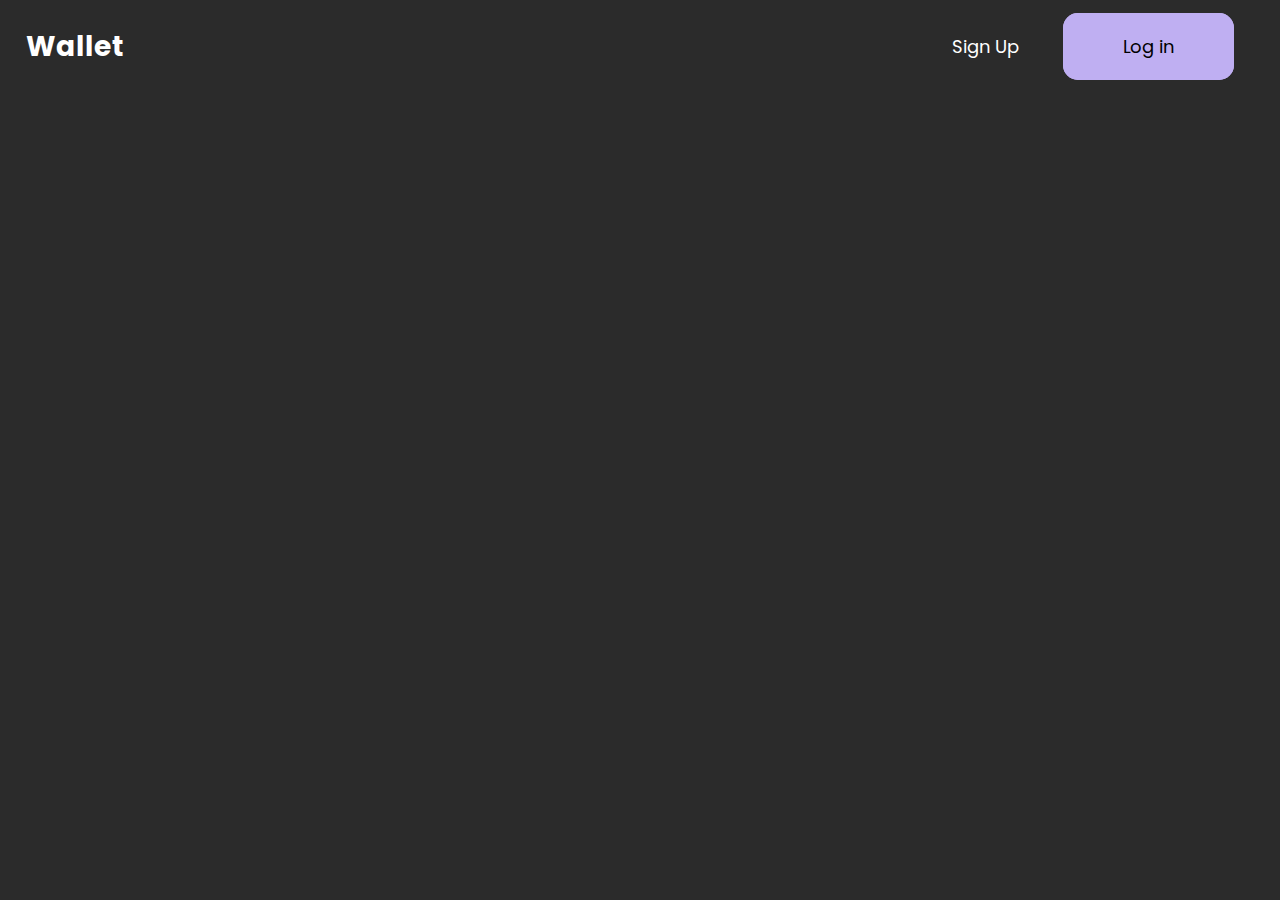
==== landingpage/index.html @ 644ed6d0 "header kısmı bitti" ====
<!DOCTYPE html>
<html lang="en">
<head>
    <meta charset="UTF-8">
    <meta name="viewport" content="width=device-width, initial-scale=1.0">
    <title>Document</title>
    <link rel="stylesheet" href="style.css">
</head>
<body>
    <header>
        <div class="logo">
            <h3>Wallet</h3>
        </div> 
            <nav>
                <a href="">Sign Up</a>
                <a href="">Log in</a>
                
            </nav>
              
        
            
        
    </header>
    

</body>
</html>
---- landingpage/style.css ----
@import url("https://fonts.googleapis.com/css2?family=Poppins:ital,wght@0,100;0,200;0,300;0,400;0,500;0,600;0,700;0,800;0,900;1,100;1,200;1,300;1,400;1,500;1,600;1,700;1,800;1,900&display=swap");
* {
  margin: 0;
  padding: 0;
  box-sizing: border-box;
}

html {
  background-color: #2B2B2B;
}

header {
  display: flex;
  flex-direction: row;
  justify-content: space-between;
  align-items: center;
  margin: 2%;
  color: white;
  font-family: Poppins;
}
header .logo {
  font-size: 24px;
}
header nav a {
  margin: 20px;
  text-decoration: none;
  font-size: 18px;
  color: white;
}
header nav a:nth-child(2) {
  border: 1px solid #BFAFF2;
  border-radius: 15px;
  background-color: #BFAFF2;
  text-align: center;
  color: black;
  border-width: 20px;
  margin-top: 50px;
  width: 175px;
  padding: 1px 40px;
}/*# sourceMappingURL=style.css.map */
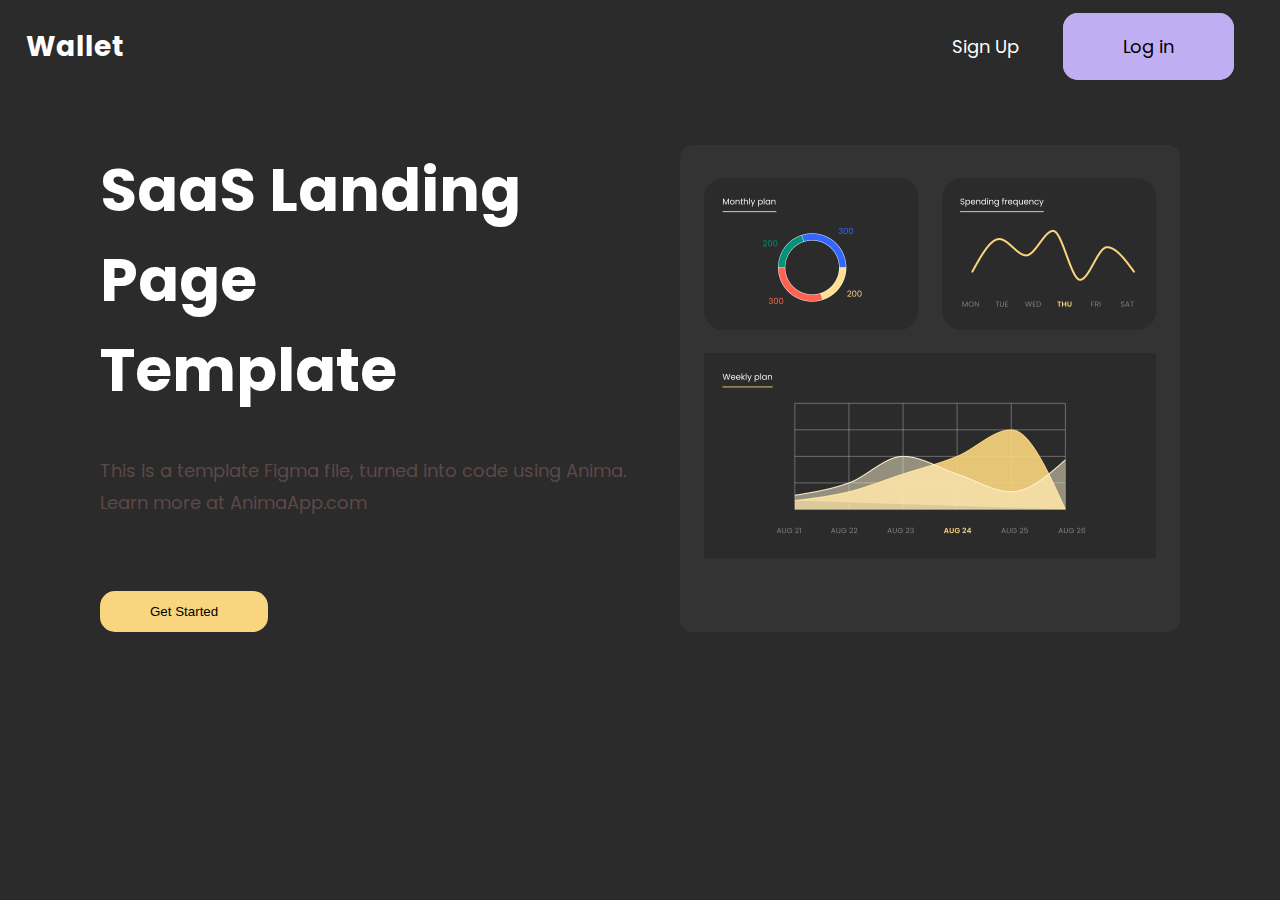
==== commit 005c05ee: "üst taraftaki body kısmı bitti" ====
--- a/landingpage/index.html
+++ b/landingpage/index.html
@@ -22,6 +22,15 @@
         
     </header>
     
-
+    <div class="body">
+        <div class="left">
+            <h1>SaaS Landing <br> Page Template</h1>
+            <p>This is a template Figma file, turned into code using Anima. <br> Learn more at AnimaApp.com</p>
+            <button>Get Started</button>
+        </div>
+        <div class="right">
+            <img src="img/Screenshot.png" alt="">
+        </div>
+    </div>
 </body>
 </html>--- a/landingpage/style.css
+++ b/landingpage/style.css
@@ -37,4 +37,35 @@
   margin-top: 50px;
   width: 175px;
   padding: 1px 40px;
+}
+
+.body {
+  margin: 77px 100px 77px 100px;
+  display: flex;
+  justify-content: space-around;
+  font-family: Poppins;
+}
+.body .left h1 {
+  margin-right: 155px;
+  font-size: 60px;
+  line-height: 90px;
+  color: #FFFFFF;
+}
+.body .left p {
+  margin-top: 40px;
+  font-size: 18px;
+  line-height: 32px;
+  color: rgba(116, 86, 86, 0.7058823529);
+}
+.body .left button {
+  margin-top: 72px;
+  padding: 13px 50px;
+  border-radius: 15px;
+  border: none;
+  background-color: #F8D57E;
+}
+.body .right {
+  border: 1px none #892525;
+  border-radius: 13px;
+  background-color: #333333;
 }/*# sourceMappingURL=style.css.map */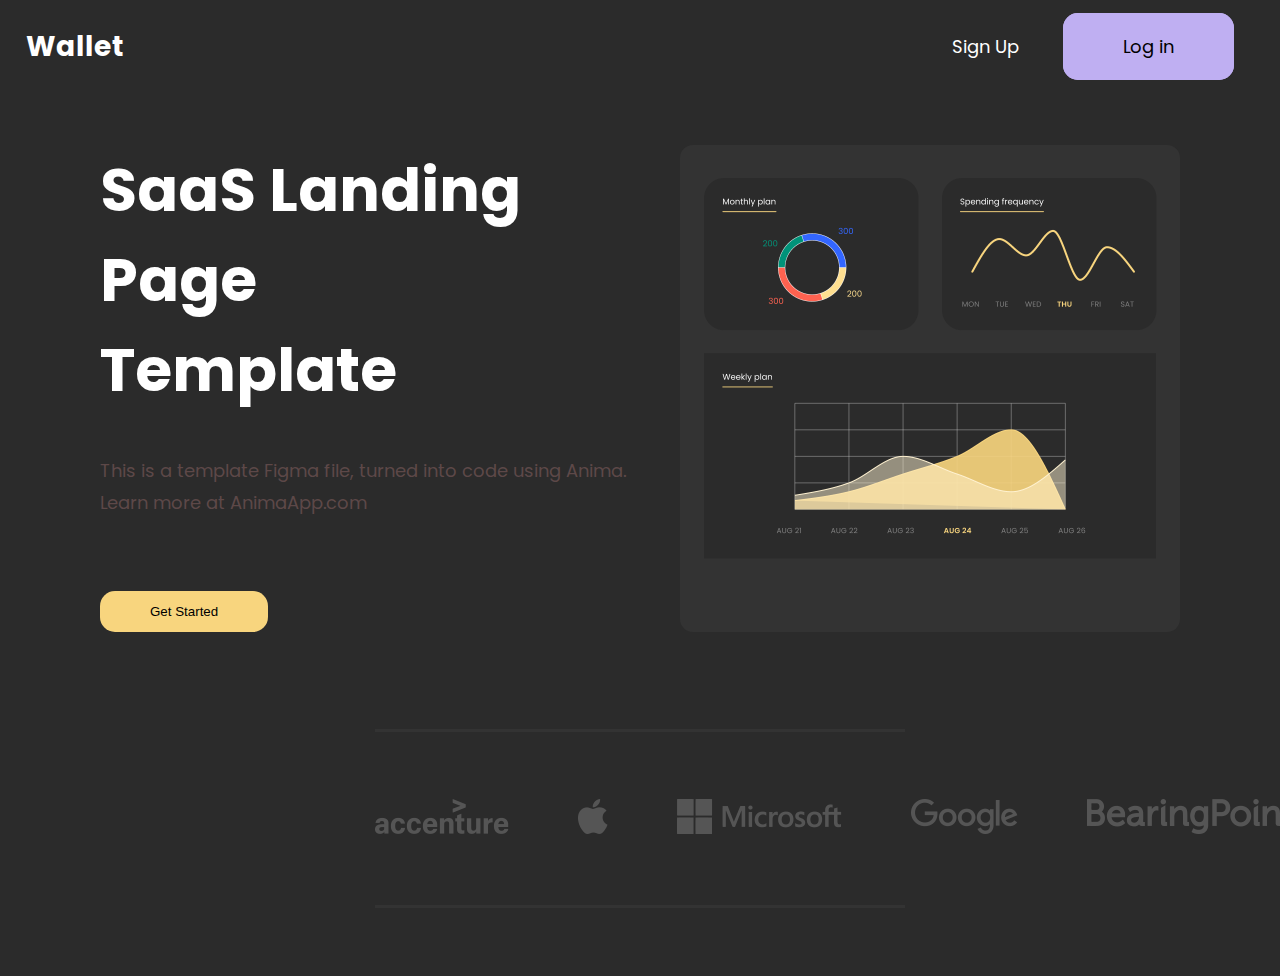
==== commit 8b1e829f: "logo kısmı bitti" ====
--- a/landingpage/index.html
+++ b/landingpage/index.html
@@ -32,5 +32,9 @@
             <img src="img/Screenshot.png" alt="">
         </div>
     </div>
+    <div class="logos">
+        <img src="img/Logos.png" alt="">
+    </div>
+
 </body>
 </html>--- a/landingpage/style.css
+++ b/landingpage/style.css
@@ -68,4 +68,18 @@
   border: 1px none #892525;
   border-radius: 13px;
   background-color: #333333;
+}
+
+.logos {
+  margin: 97px 375px 68px;
+  align-items: center;
+  border-top: 3px #333333 solid;
+  border-bottom: 3px #333333 solid;
+}
+.logos img {
+  margin: 67px auto 67px;
+  width: 931px;
+  height: 35px;
+  top: 67px;
+  left: 174px;
 }/*# sourceMappingURL=style.css.map */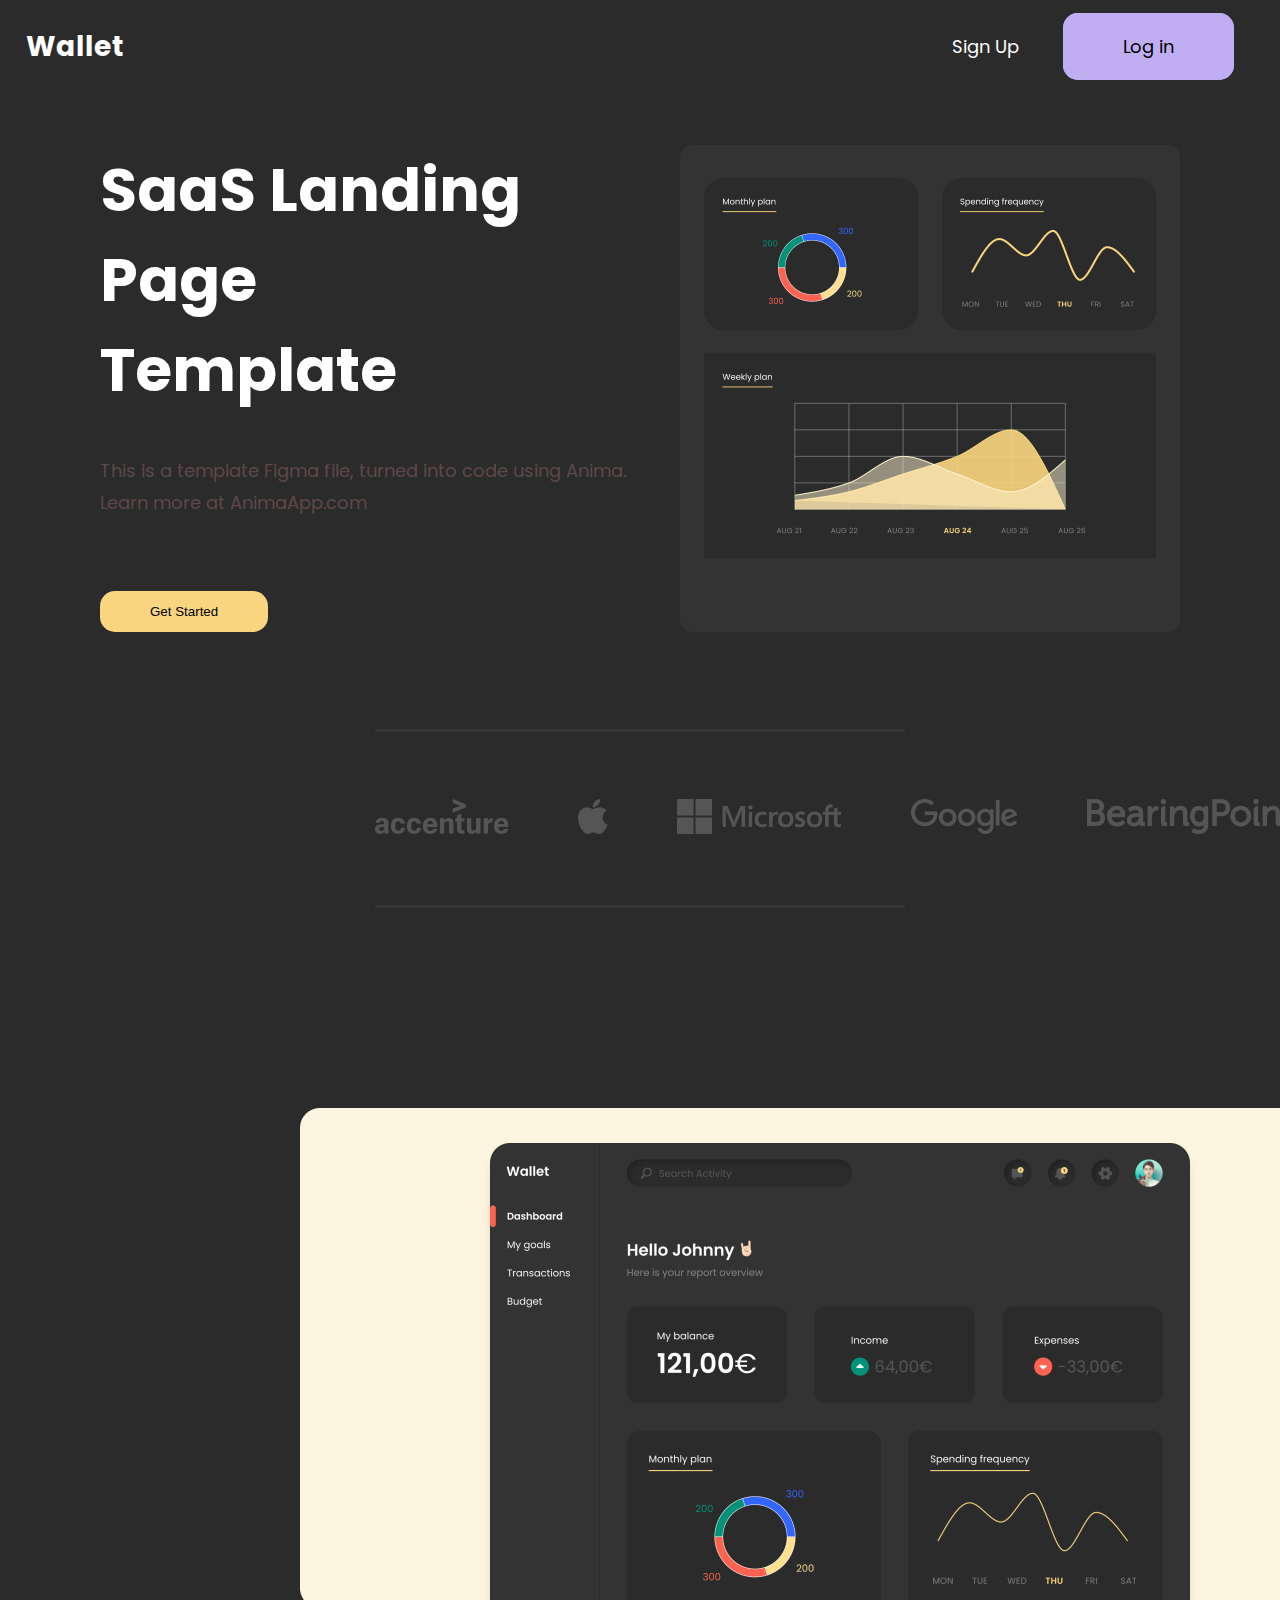
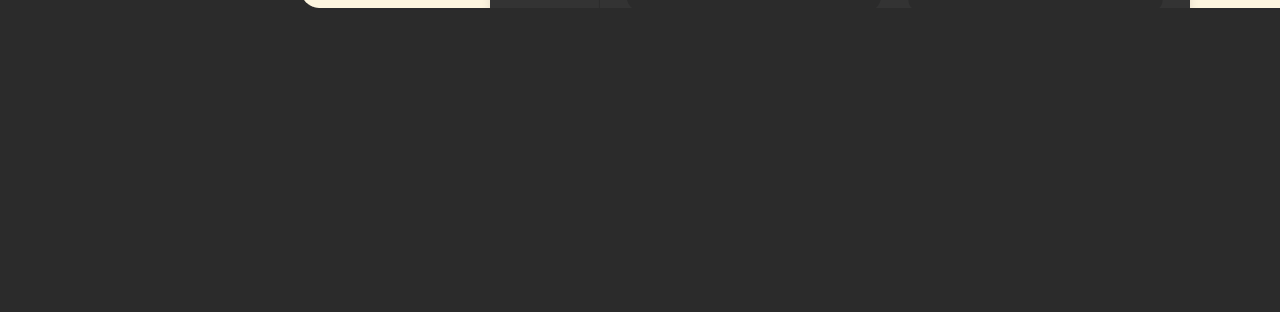
==== commit 2dfad6d8: "alt taraftaki resim eklendi" ====
--- a/landingpage/index.html
+++ b/landingpage/index.html
@@ -35,6 +35,10 @@
     <div class="logos">
         <img src="img/Logos.png" alt="">
     </div>
+    <div class="bottomImg">
+        <img src="img/Product image 1280px.png" alt="">
+    </div>
 
+    
 </body>
 </html>--- a/landingpage/style.css
+++ b/landingpage/style.css
@@ -82,4 +82,8 @@
   height: 35px;
   top: 67px;
   left: 174px;
+}
+
+.bottomImg {
+  margin: 100px 200px 200px 200px;
 }/*# sourceMappingURL=style.css.map */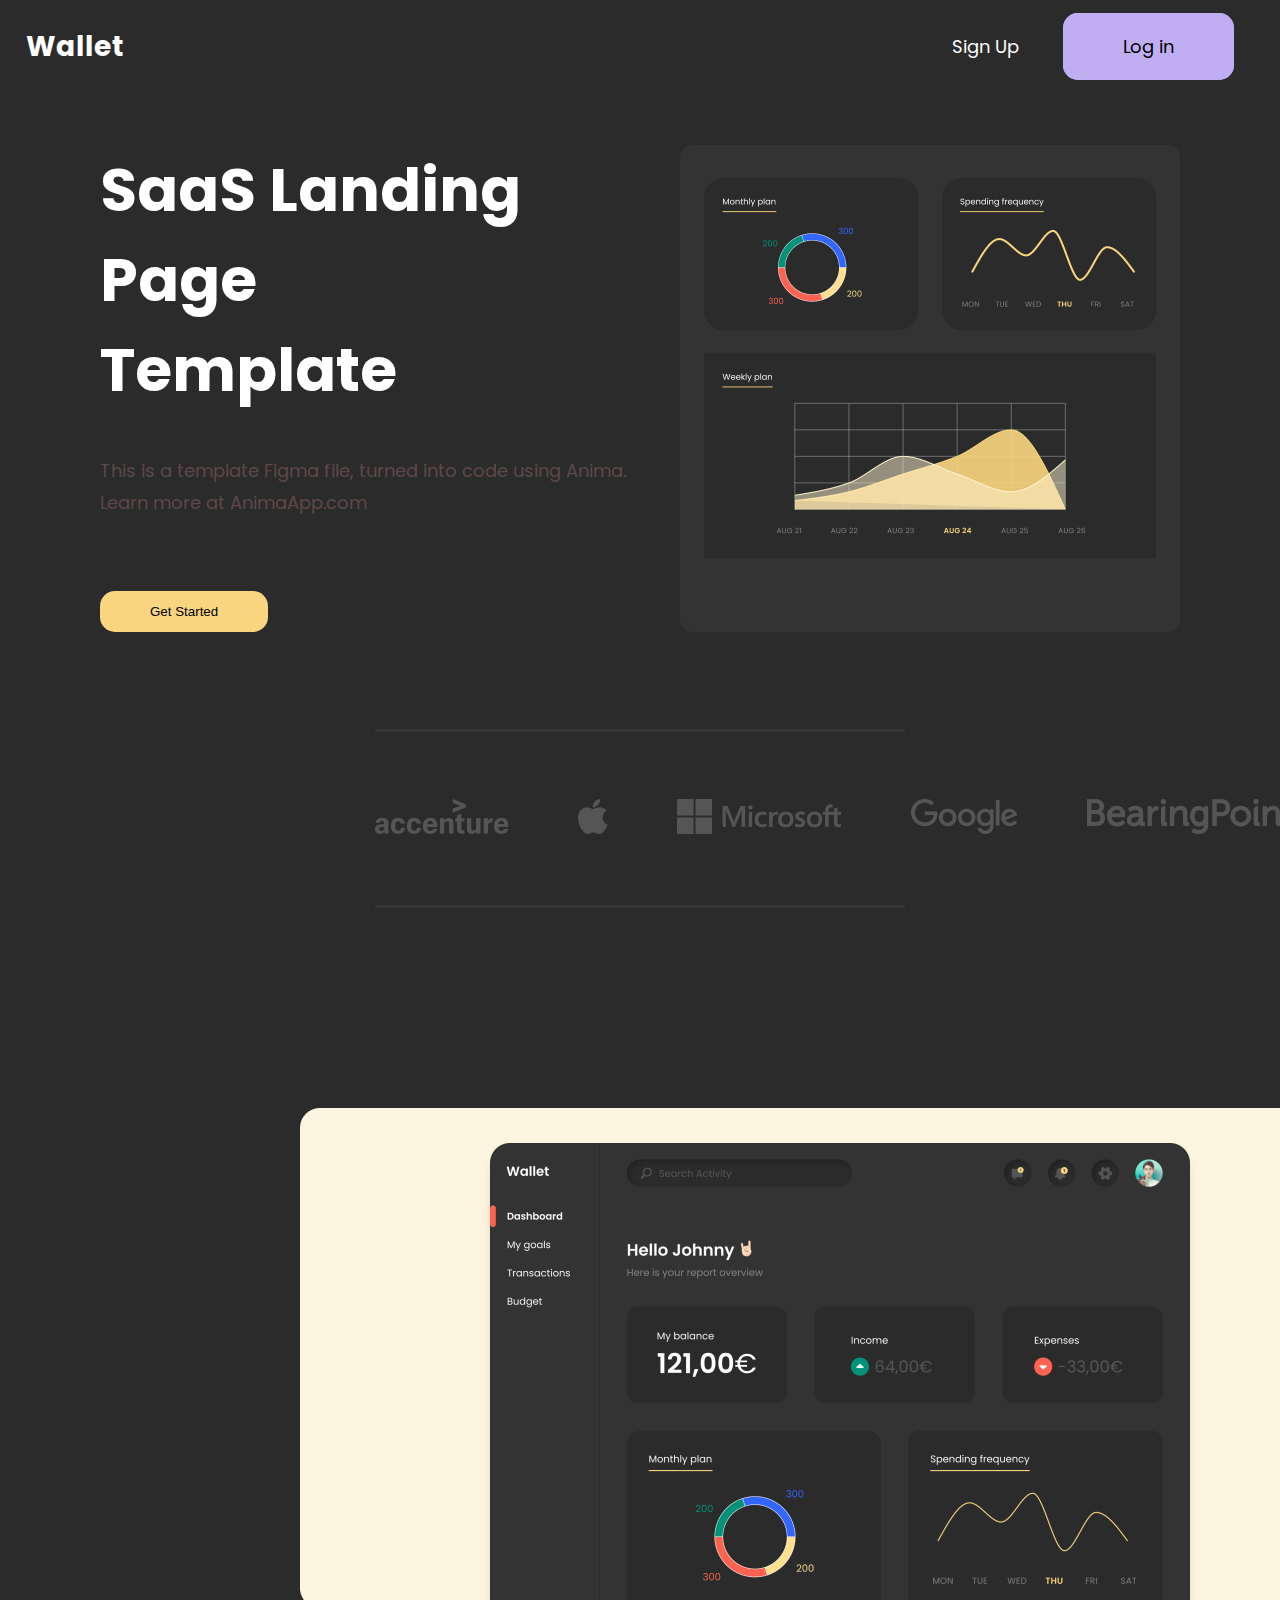
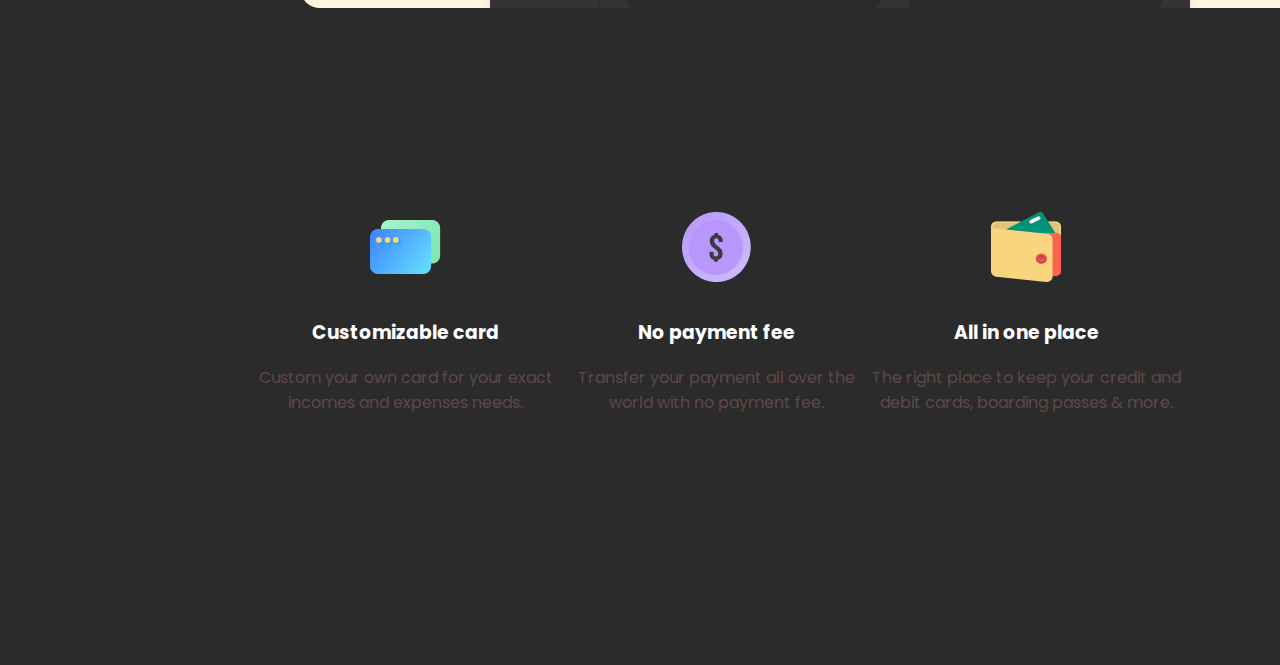
==== commit 0570ddec: "features kısmı eklendi" ====
--- a/landingpage/index.html
+++ b/landingpage/index.html
@@ -39,6 +39,22 @@
         <img src="img/Product image 1280px.png" alt="">
     </div>
 
-    
+    <div class="features">
+        <div>
+            <img src="img/Cards icon.png" alt=""><br>
+            <h3>Customizable card</h3> <br>
+            <p>Custom your own card for your exact incomes and expenses needs.</p>
+        </div>
+        <div>
+            <img src="img/Coin icon.png" alt=""><br>
+            <h3>No payment fee</h3> <br>
+            <p>Transfer your payment all over the world with no payment fee.</p>
+        </div>
+        <div>
+            <img src="img/Purse icon.png" alt=""> <br>
+            <h3>All in one place </h3> <br>
+            <p>The right place to keep your credit and debit cards, boarding passes & more.  </p>
+        </div>
+    </div>
 </body>
 </html>--- a/landingpage/style.css
+++ b/landingpage/style.css
@@ -85,5 +85,34 @@
 }
 
 .bottomImg {
-  margin: 100px 200px 200px 200px;
+  margin: 100px 200px 100px 200px;
+}
+
+.features {
+  display: flex;
+  justify-content: space-around;
+  margin: 100px 250px 250px;
+}
+.features h3 {
+  text-align: center;
+  margin-top: 32px;
+  font-family: Poppins;
+  color: white;
+}
+.features p {
+  text-align: center;
+  font-family: Poppins;
+  color: rgba(116, 86, 86, 0.7058823529);
+}
+.features img {
+  margin: auto 120px;
+}
+.features div:first-child {
+  width: 311px;
+}
+.features div:nth-child(2) {
+  width: 311px;
+}
+.features div:nth-child(3) {
+  width: 311px;
 }/*# sourceMappingURL=style.css.map */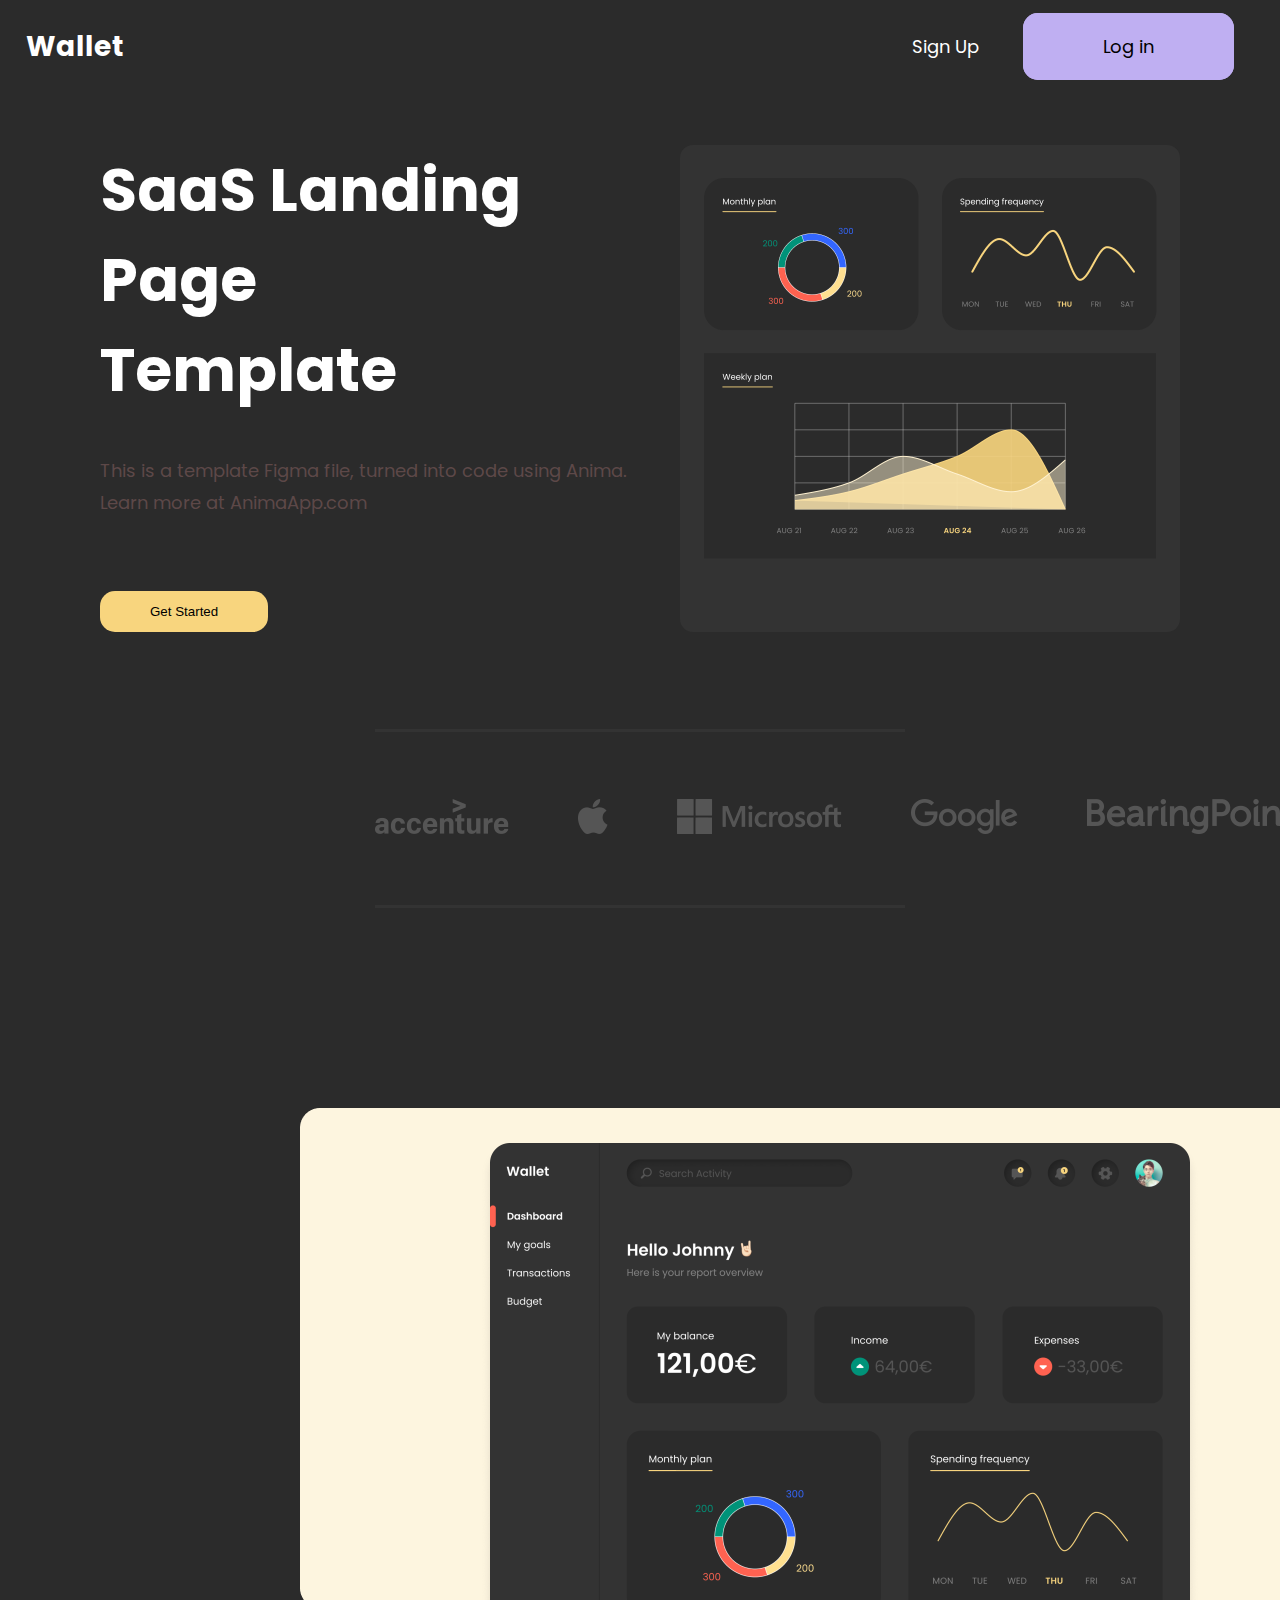
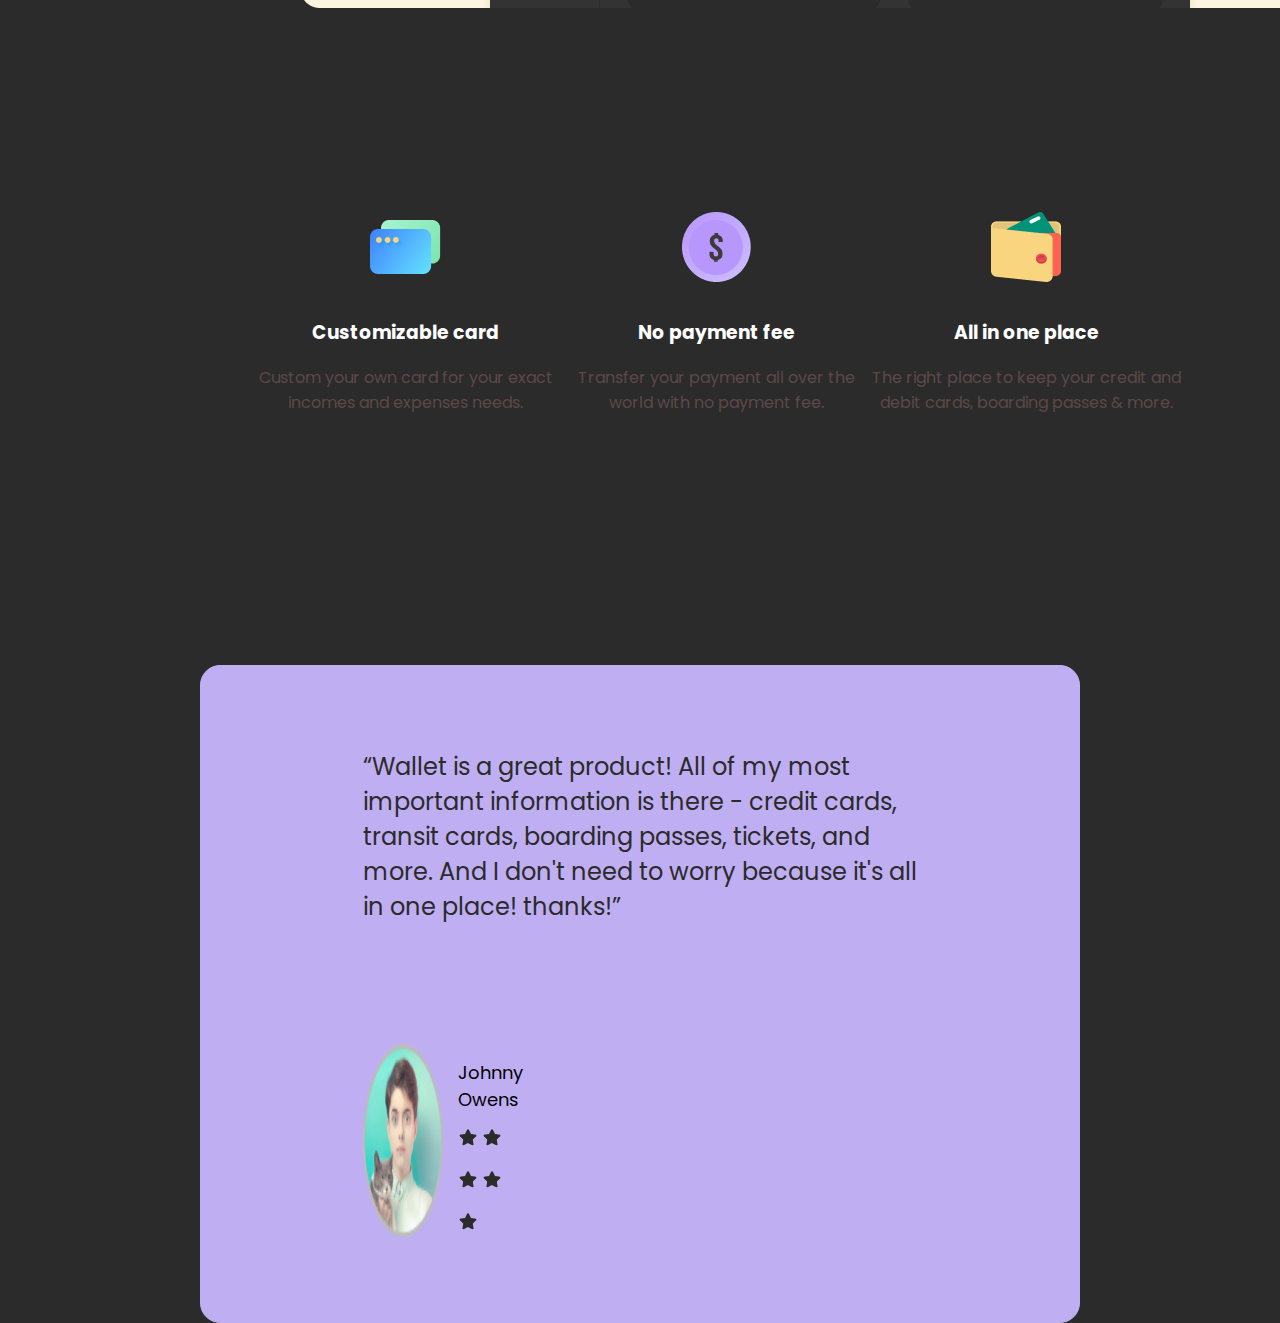
==== commit 73cbc3af: "js ödevi yapıldı" ====
--- a/landingpage/index.html
+++ b/landingpage/index.html
@@ -1,27 +1,29 @@
 <!DOCTYPE html>
 <html lang="en">
+
 <head>
     <meta charset="UTF-8">
     <meta name="viewport" content="width=device-width, initial-scale=1.0">
     <title>Document</title>
     <link rel="stylesheet" href="style.css">
 </head>
+
 <body>
     <header>
         <div class="logo">
             <h3>Wallet</h3>
-        </div> 
-            <nav>
-                <a href="">Sign Up</a>
-                <a href="">Log in</a>
-                
-            </nav>
-              
-        
-            
-        
+        </div>
+        <nav>
+            <a href="">Sign Up</a>
+            <a href="">Log in</a>
+
+        </nav>
+
+
+
+
     </header>
-    
+
     <div class="body">
         <div class="left">
             <h1>SaaS Landing <br> Page Template</h1>
@@ -53,8 +55,29 @@
         <div>
             <img src="img/Purse icon.png" alt=""> <br>
             <h3>All in one place </h3> <br>
-            <p>The right place to keep your credit and debit cards, boarding passes & more.  </p>
+            <p>The right place to keep your credit and debit cards, boarding passes & more. </p>
         </div>
     </div>
+
+    <div class="bottom">
+        <p class="text">
+            “Wallet is a great product! All of my most important information is there - credit cards, transit cards,
+            boarding passes, tickets, and more. And I don't need to worry because it's all in one place! thanks!”
+        </p>
+        <div class="user">
+            <img src="img/User Feedback Image.png" alt="">
+            <div class="feedBack">
+                <p>Johnny Owens</p>
+                <img src="img/Star.png" alt="">
+                <img src="img/Star.png" alt="">
+                <img src="img/Star.png" alt="">
+                <img src="img/Star.png" alt="">
+                <img src="img/Star.png" alt="">
+            </div>
+        </div>
+
+    </div>
+
 </body>
+
 </html>--- a/landingpage/style.css
+++ b/landingpage/style.css
@@ -36,7 +36,7 @@
   border-width: 20px;
   margin-top: 50px;
   width: 175px;
-  padding: 1px 40px;
+  padding: 1px 60px;
 }
 
 .body {
@@ -115,4 +115,31 @@
 }
 .features div:nth-child(3) {
   width: 311px;
+}
+
+.bottom {
+  border: #BFAFF2 1px solid;
+  border-radius: 20px;
+  background-color: #BFAFF2;
+  margin: auto 200px;
+  font-family: Poppins;
+}
+.bottom .text {
+  color: #2B2B2B;
+  padding: 83px 162px 117px 162px;
+  font-size: 24px;
+}
+.bottom .user {
+  display: flex;
+  padding: 3px 686px 83px 162px;
+}
+.bottom .user .feedBack {
+  margin-top: 15px;
+  margin-left: 15px;
+}
+.bottom .user .feedBack p {
+  font-size: 18px;
+}
+.bottom .user .feedBack img {
+  margin-top: 15px;
 }/*# sourceMappingURL=style.css.map */